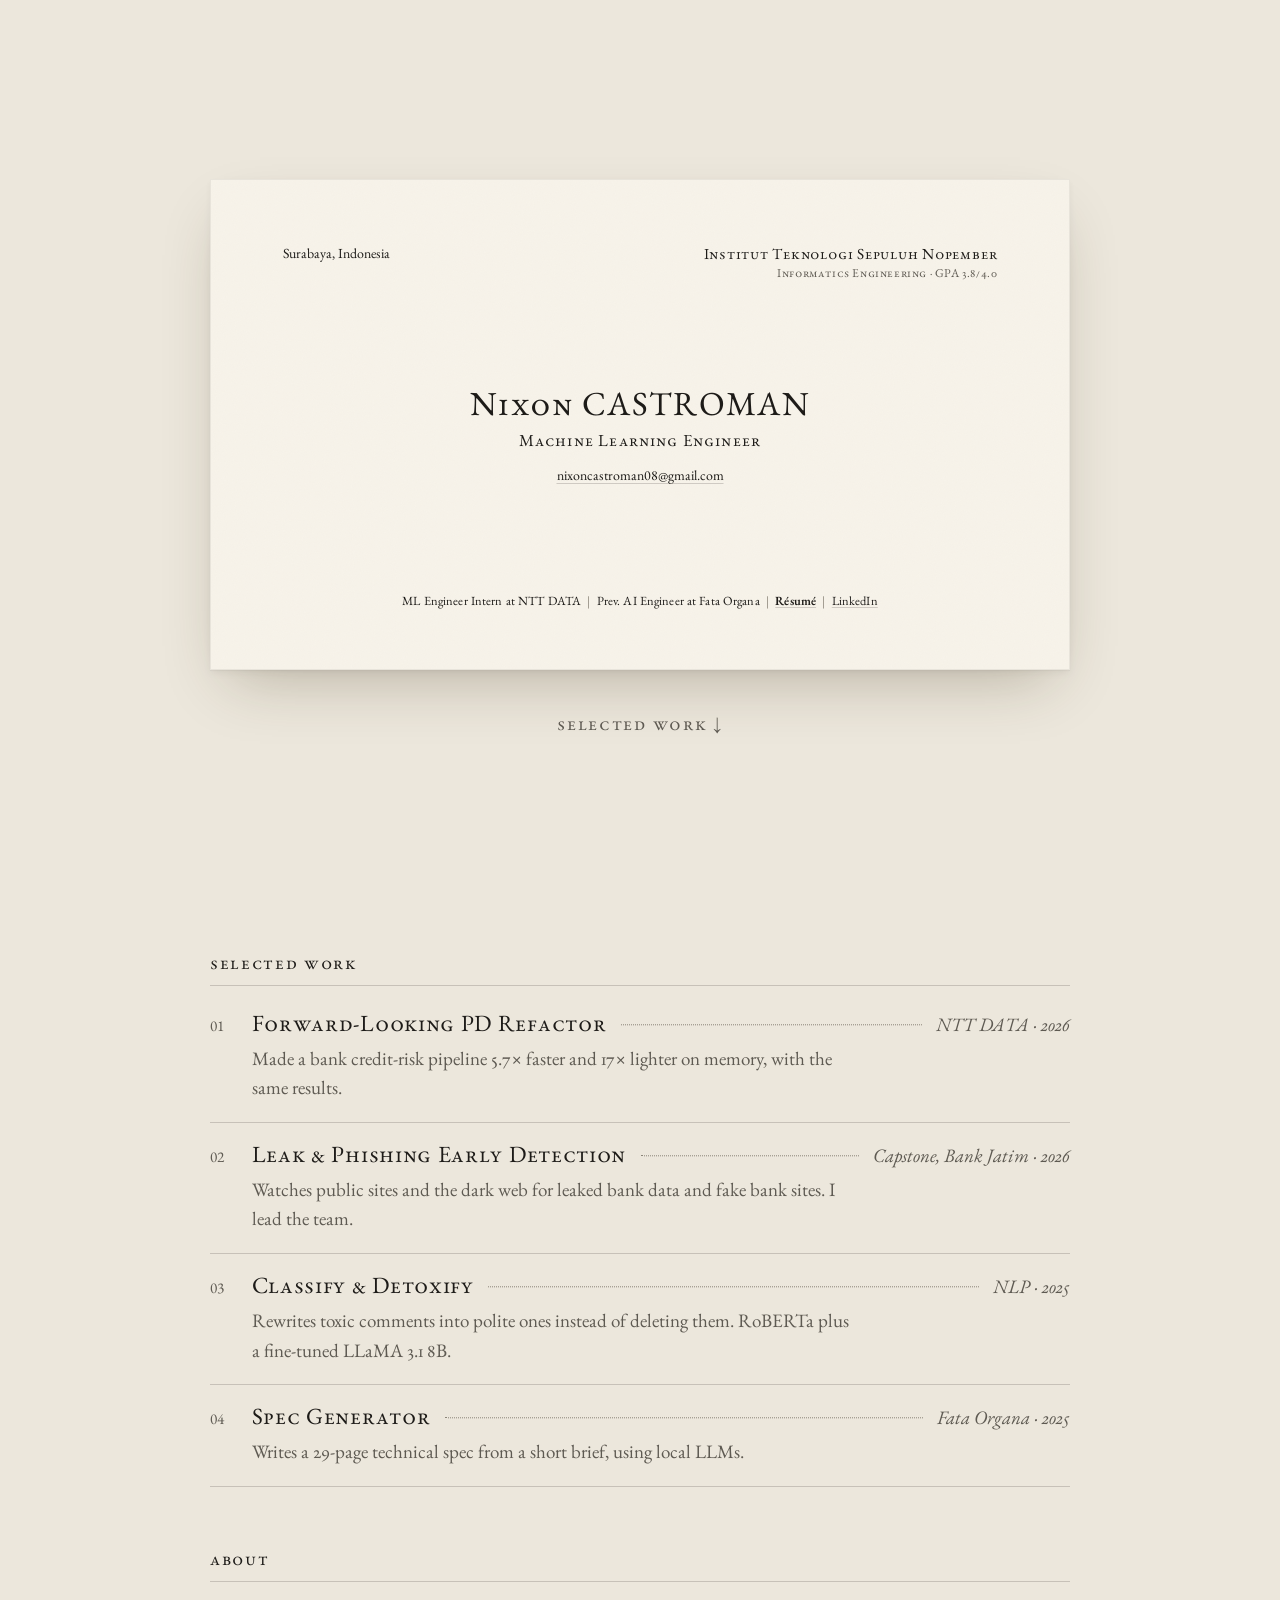
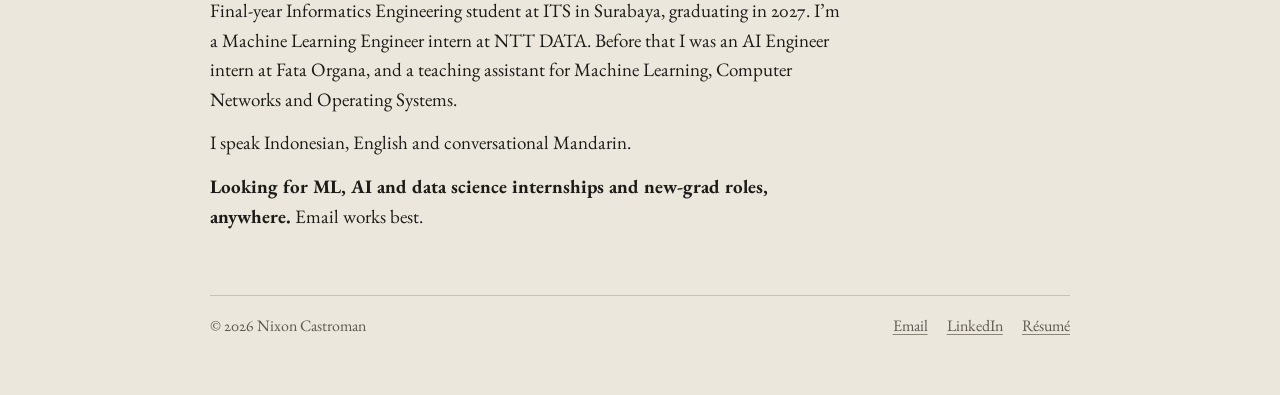
==== index.html @ bc87fc4b "Publish portfolio site Business-card landing page, four case studies, public résumé (no phone number" ====
<!DOCTYPE html>
<html lang="en">
<head>
<meta charset="utf-8">
<meta name="viewport" content="width=device-width, initial-scale=1">
<title>Nixon Castroman</title>
<meta name="description" content="Nixon Castroman: Informatics Engineering student at ITS and Machine Learning Engineer intern at NTT DATA. Selected work in ML systems, NLP and LLM tooling.">
<link rel="canonical" href="https://nixoncastroman.github.io/">
<meta property="og:type" content="website">
<meta property="og:title" content="Nixon Castroman">
<meta property="og:description" content="Machine Learning Engineer intern at NTT DATA. Informatics Engineering at ITS, graduating 2027.">
<meta property="og:url" content="https://nixoncastroman.github.io/">
<meta property="og:image" content="https://nixoncastroman.github.io/assets/img/og.png">
<meta name="twitter:card" content="summary_large_image">
<meta name="theme-color" content="#ece7dc">
<link rel="icon" href="favicon.svg" type="image/svg+xml">
<link rel="preload" href="assets/fonts/EBGaramond-VariableFont.ttf" as="font" type="font/ttf" crossorigin>
<link rel="stylesheet" href="assets/css/site.css">
</head>
<body>
<a class="skip" href="#work">Skip to work</a>

<main>
  <section class="stage" aria-label="Introduction">
    <article class="card" aria-label="Business card">
      <div class="card-top">
        <p class="card-loc">Surabaya, Indonesia</p>
        <p class="card-org">
          <span class="org-name">Institut Teknologi Sepuluh Nopember</span>
          <span class="org-sub">Informatics Engineering · GPA 3.8/4.0</span>
        </p>
      </div>

      <div class="card-center">
        <h1 class="card-name"><span class="first">Nixon</span> <span class="last">Castroman</span></h1>
        <p class="card-title">Machine Learning Engineer</p>
        <p class="card-email"><a href="mailto:nixoncastroman08@gmail.com">nixoncastroman08@gmail.com</a></p>
      </div>

      <p class="card-bottom"><span class="cb">ML Engineer Intern at NTT DATA</span><span class="sep cb-sep" aria-hidden="true">|</span><span class="cb">Prev. AI Engineer at Fata Organa</span><span class="sep cb-sep" aria-hidden="true">|</span><span class="cb"><a class="resume" href="resume.pdf">Résumé</a><span class="sep" aria-hidden="true">|</span><a href="https://www.linkedin.com/in/nixoncastroman">LinkedIn</a></span></p>
    </article>

    <a class="cue" href="#work">Selected work ↓</a>
  </section>

  <section id="work" class="work wrap" aria-labelledby="work-title">
    <h2 id="work-title" class="section-title">Selected work</h2>
    <ol class="work-list">
      <li class="work-item">
        <a class="work-link" href="work/pd-refactor.html">
          <span class="work-row"><span class="work-num">01</span><span class="work-title">Forward-Looking PD Refactor</span><span class="work-leader" aria-hidden="true"></span><span class="work-meta">NTT DATA · 2026</span></span>
          <span class="work-desc">Made a bank credit-risk pipeline 5.7× faster and 17× lighter on memory, with the same results.</span>
        </a>
      </li>
      <li class="work-item">
        <a class="work-link" href="work/leak-phishing-monitor.html">
          <span class="work-row"><span class="work-num">02</span><span class="work-title">Leak &amp; Phishing Early Detection</span><span class="work-leader" aria-hidden="true"></span><span class="work-meta">Capstone, Bank Jatim · 2026</span></span>
          <span class="work-desc">Watches public sites and the dark web for leaked bank data and fake bank sites. I lead the team.</span>
        </a>
      </li>
      <li class="work-item">
        <a class="work-link" href="work/classify-detoxify.html">
          <span class="work-row"><span class="work-num">03</span><span class="work-title">Classify &amp; Detoxify</span><span class="work-leader" aria-hidden="true"></span><span class="work-meta">NLP · 2025</span></span>
          <span class="work-desc">Rewrites toxic comments into polite ones instead of deleting them. RoBERTa plus a fine-tuned LLaMA 3.1 8B.</span>
        </a>
      </li>
      <li class="work-item">
        <a class="work-link" href="work/spec-generator.html">
          <span class="work-row"><span class="work-num">04</span><span class="work-title">Spec Generator</span><span class="work-leader" aria-hidden="true"></span><span class="work-meta">Fata Organa · 2025</span></span>
          <span class="work-desc">Writes a 29-page technical spec from a short brief, using local LLMs.</span>
        </a>
      </li>
    </ol>
  </section>

  <section class="about wrap" aria-labelledby="about-title">
    <h2 id="about-title" class="section-title">About</h2>
    <p>Final-year Informatics Engineering student at ITS in Surabaya, graduating in 2027. I’m a Machine Learning Engineer intern at NTT DATA. Before that I was an AI Engineer intern at Fata Organa, and a teaching assistant for Machine Learning, Computer Networks and Operating Systems.</p>
    <p>I speak Indonesian, English and conversational Mandarin.</p>
    <p><strong>Looking for ML, AI and data science internships and new-grad roles, anywhere.</strong> Email works best.</p>
  </section>
</main>

<footer class="site-footer">
  <div class="wrap">
    <span>© 2026 Nixon Castroman</span>
    <nav aria-label="Contact">
      <a href="mailto:nixoncastroman08@gmail.com">Email</a>
      <a href="https://www.linkedin.com/in/nixoncastroman">LinkedIn</a>
      <a href="resume.pdf">Résumé</a>
    </nav>
  </div>
</footer>
</body>
</html>
---- assets/css/site.css ----
/* Nixon Castroman: portfolio.
   Bone card stock, black ink, EB Garamond (SIL Open Font License, see ../fonts/OFL.txt). */

@font-face {
  font-family: "EB Garamond";
  src: url("../fonts/EBGaramond-VariableFont.ttf") format("truetype");
  font-weight: 400 800;
  font-style: normal;
  font-display: swap;
}
@font-face {
  font-family: "EB Garamond";
  src: url("../fonts/EBGaramond-Italic-VariableFont.ttf") format("truetype");
  font-weight: 400 800;
  font-style: italic;
  font-display: swap;
}

:root {
  --paper: #ece7dc;   /* page: eggshell */
  --card: #f7f3ea;    /* card stock: bone */
  --ink: #1d1b18;     /* text and "after" marks */
  --ink-2: #5e5a52;   /* secondary text: 6.2:1 on --card */
  --ink-3: #8a8478;   /* "before" marks, leaders: 3.35:1 on --card */
  --rule: rgba(29, 27, 24, 0.18);
  --grid: rgba(29, 27, 24, 0.10);
  --serif: "EB Garamond", Garamond, "Times New Roman", serif;
  --measure: 40rem;
  --page: min(860px, 92vw);
}

*, *::before, *::after { box-sizing: border-box; }
html { -webkit-text-size-adjust: 100%; scroll-behavior: smooth; }
@media (prefers-reduced-motion: reduce) { html { scroll-behavior: auto; } }

body {
  margin: 0;
  background: var(--paper);
  color: var(--ink);
  font-family: var(--serif);
  font-size: 1.1875rem;
  line-height: 1.55;
  font-kerning: normal;
  font-variant-numeric: oldstyle-nums proportional-nums;
  text-rendering: optimizeLegibility;
}
@media (max-width: 600px) { body { font-size: 1.0625rem; } }

a {
  color: inherit;
  text-decoration-line: underline;
  text-decoration-thickness: 1px;
  text-underline-offset: 0.18em;
  text-decoration-color: var(--ink-3);
}
a:hover { text-decoration-color: var(--ink); }
:focus-visible { outline: 2px solid var(--ink); outline-offset: 3px; border-radius: 2px; }

.skip { position: absolute; left: -999px; top: 0; }
.skip:focus { left: 1rem; top: 1rem; background: var(--card); padding: .4rem .7rem; z-index: 10; }

.wrap { width: var(--page); margin: 0 auto; }
.sc  { font-variant-caps: small-caps; letter-spacing: .04em; }
.asc { font-variant-caps: all-small-caps; letter-spacing: .07em; }

/* ------------------------------------------------------------------ */
/* Landing: the business card                                          */
/* ------------------------------------------------------------------ */

.stage {
  min-height: 100vh;
  min-height: 100svh;
  display: grid;
  place-items: center;
  align-content: center;
  gap: 2.4rem;
  padding: 7vh 0 5vh;
}

.card {
  container-type: inline-size;
  position: relative;
  width: var(--page);
  aspect-ratio: 7 / 4;               /* a 3.5 x 2 in business card */
  background: var(--card);
  border: 1px solid rgba(29, 27, 24, .07);
  box-shadow:
    0 1px 1px rgba(29, 27, 24, .04),
    0 3px 8px rgba(29, 27, 24, .05),
    0 26px 60px -20px rgba(60, 45, 20, .30);
  padding: 44px 48px 40px;
  padding: 5cqi 5.6cqi 4.6cqi;
  display: grid;
  grid-template-rows: auto 1fr auto;
}
/* faint paper grain */
.card::after {
  content: "";
  position: absolute;
  inset: 0;
  pointer-events: none;
  opacity: .5;
  mix-blend-mode: multiply;
  background-image: url("data:image/svg+xml,%3Csvg xmlns='http://www.w3.org/2000/svg' width='180' height='180'%3E%3Cfilter id='n'%3E%3CfeTurbulence type='fractalNoise' baseFrequency='.9' numOctaves='2' stitchTiles='stitch'/%3E%3CfeColorMatrix values='0 0 0 0 .45 0 0 0 0 .4 0 0 0 0 .3 0 0 0 .05 0'/%3E%3C/filter%3E%3Crect width='100%25' height='100%25' filter='url(%23n)'/%3E%3C/svg%3E");
}

.card p { margin: 0; }
.card a { text-decoration-color: var(--rule); }
.card a:hover { text-decoration-color: var(--ink-2); }

.card-top {
  display: flex;
  justify-content: space-between;
  align-items: flex-start;
  gap: 2rem;
  font-size: 16px;
  font-size: 1.95cqi;
  line-height: 1.35;
}
.card-org { text-align: right; }
.org-name { display: block; font-variant-caps: small-caps; letter-spacing: .05em; font-size: 1.1em; }
.org-sub  { display: block; font-variant-caps: small-caps; letter-spacing: .05em; font-size: .86em; color: var(--ink-2); }

.card-center { align-self: center; text-align: center; }
.card-name {
  margin: 0;
  font-weight: 400;
  font-size: 40px;
  font-size: 4.7cqi;
  line-height: 1.1;
  letter-spacing: .04em;
}
.card-name .first { font-variant-caps: small-caps; }
.card-name .last { text-transform: uppercase; }
.card-title {
  margin-top: .3em !important;
  font-variant-caps: small-caps;
  letter-spacing: .07em;
  font-size: 20px;
  font-size: 2.35cqi;
}
.card-email { margin-top: .9em !important; font-size: 16px; font-size: 1.95cqi; font-variant-numeric: lining-nums; }

.card-bottom {
  text-align: center;
  font-size: 15px;
  font-size: 1.75cqi;
  letter-spacing: .01em;
}
.card-bottom .sep { padding: 0 .5em; color: var(--ink-3); }
.card-bottom .resume { font-weight: 600; }

@media (max-width: 600px) {
  .card {
    aspect-ratio: auto;
    min-height: 72svh;
    padding: 26px 22px 24px;
  }
  .card-top { font-size: 14px; gap: 1rem; }
  .card-name { font-size: 30px; }
  .card-title { font-size: 17px; }
  .card-email { font-size: 15px; }
  .card-bottom { font-size: 14px; line-height: 1.75; }
  .card-bottom .cb { display: block; }
  .card-bottom .cb-sep { display: none; }
}

.cue {
  font-variant-caps: all-small-caps;
  letter-spacing: .09em;
  color: var(--ink-2);
  text-decoration: none;
}
.cue:hover { color: var(--ink); }

/* ------------------------------------------------------------------ */
/* Landing: selected work, about, footer                               */
/* ------------------------------------------------------------------ */

.section-title {
  margin: 0 0 .4rem;
  padding-bottom: .5rem;
  border-bottom: 1px solid var(--rule);
  font-weight: 400;
  font-size: 1.15rem;
  font-variant-caps: all-small-caps;
  letter-spacing: .09em;
}

.work { padding: 3rem 0 1rem; }
.work-list { list-style: none; margin: 0; padding: 0; }
.work-item { border-bottom: 1px solid var(--rule); }
.work-link {
  display: block;
  padding: 1.05rem 0 1.2rem;
  text-decoration: none;
}
.work-row { display: flex; align-items: baseline; gap: .9rem; }
.work-num {
  min-width: 1.7rem;
  color: var(--ink-2);
  font-size: .95rem;
  font-variant-numeric: lining-nums tabular-nums;
}
.work-title {
  font-size: 1.45rem;
  line-height: 1.25;
  font-variant-caps: small-caps;
  letter-spacing: .03em;
}
.work-leader {
  flex: 1;
  min-width: 1.5rem;
  border-bottom: 1px dotted var(--ink-3);
  transform: translateY(-.3em);
}
.work-meta { color: var(--ink-2); font-style: italic; white-space: nowrap; }
.work-desc { display: block; margin: .3rem 0 0 2.6rem; max-width: 38rem; color: var(--ink-2); }
.work-link:hover .work-title,
.work-link:focus-visible .work-title {
  text-decoration: underline;
  text-decoration-thickness: 1px;
  text-underline-offset: .18em;
}
@media (max-width: 600px) {
  .work-row { flex-wrap: wrap; row-gap: 0; }
  .work-leader { display: none; }
  .work-meta { width: 100%; padding-left: 2.6rem; }
}

.about { padding: 2.6rem 0 1rem; }
.about p { max-width: var(--measure); margin: .9rem 0 0; }

.site-footer { padding: 3rem 0 3.5rem; color: var(--ink-2); font-size: 1rem; }
.site-footer .wrap {
  display: flex;
  flex-wrap: wrap;
  justify-content: space-between;
  gap: .5rem 1.4rem;
  padding-top: 1.1rem;
  border-top: 1px solid var(--rule);
}
.site-footer nav { display: flex; flex-wrap: wrap; gap: .3rem 1.2rem; }

/* ------------------------------------------------------------------ */
/* Case studies: a sheet of the same stock                             */
/* ------------------------------------------------------------------ */

.topbar {
  width: var(--page);
  margin: 0 auto;
  padding: 1.6rem 0 1.4rem;
  display: flex;
  justify-content: space-between;
  align-items: baseline;
  gap: 1rem;
}
.topbar .home { text-decoration: none; font-size: 1.15rem; font-variant-caps: small-caps; letter-spacing: .06em; }
.topbar nav { display: flex; gap: 1.1rem; font-variant-caps: all-small-caps; letter-spacing: .08em; }
.topbar nav a { color: var(--ink-2); text-decoration: none; }
.topbar nav a:hover { color: var(--ink); }

.sheet {
  width: var(--page);
  margin: 0 auto 2.5rem;
  background: var(--card);
  border: 1px solid rgba(29, 27, 24, .07);
  box-shadow: 0 1px 1px rgba(29, 27, 24, .04), 0 22px 50px -26px rgba(60, 45, 20, .28);
  padding: clamp(1.6rem, 6vw, 4rem) clamp(1.25rem, 6vw, 4.5rem) clamp(2rem, 6vw, 4rem);
}

.eyebrow { margin: 0 0 .5rem; color: var(--ink-2); font-variant-caps: all-small-caps; letter-spacing: .09em; }
.sheet h1 {
  margin: 0;
  font-weight: 400;
  font-size: clamp(2.1rem, 5vw, 3rem);
  line-height: 1.08;
  font-variant-caps: small-caps;
  letter-spacing: .02em;
}
.lede { margin: .9rem 0 1.8rem; max-width: 36rem; font-size: 1.3rem; line-height: 1.45; font-style: italic; }

.facts {
  display: grid;
  grid-template-columns: max-content 1fr;
  gap: .25rem 1.3rem;
  margin: 0 0 2.2rem;
  font-size: 1.02rem;
}
.facts dt { color: var(--ink-2); font-variant-caps: all-small-caps; letter-spacing: .08em; }
.facts dd { margin: 0; }
@media (max-width: 600px) {
  .facts { grid-template-columns: 1fr; gap: 0; }
  .facts dd { margin-bottom: .45rem; }
}

.stats {
  display: grid;
  grid-template-columns: repeat(3, 1fr);
  gap: 1.2rem;
  margin: 0 0 1rem;
  padding: 1.2rem 0;
  border-top: 1px solid var(--rule);
  border-bottom: 1px solid var(--rule);
}
.stat { margin: 0; }
.stat-value {
  display: block;
  font-size: clamp(1.8rem, 4.2vw, 2.4rem);
  line-height: 1.05;
  font-variant-numeric: lining-nums proportional-nums;
}
.stat-label { display: block; margin-top: .35rem; color: var(--ink-2); font-size: 1rem; line-height: 1.35; }
@media (max-width: 600px) { .stats { grid-template-columns: 1fr; } }

.prose h2 {
  margin: 2.6rem 0 .8rem;
  padding-bottom: .4rem;
  border-bottom: 1px solid var(--rule);
  font-weight: 400;
  font-size: 1.2rem;
  font-variant-caps: all-small-caps;
  letter-spacing: .09em;
}
.prose p, .prose li { max-width: var(--measure); }
.prose p { margin: 0 0 1rem; }
.prose ol { padding-left: 1.4rem; margin: 0 0 1rem; }
.prose li { margin: 0 0 .75rem; padding-left: .2rem; }
.prose li::marker { color: var(--ink-2); }
.prose .ladder, .prose .flow { padding-left: 0; }
.prose strong { font-weight: 600; }
.note { margin-top: 2.2rem !important; color: var(--ink-2); font-size: 1rem; font-style: italic; }

figure { margin: 2.2rem 0; }
figcaption { margin-top: .7rem; max-width: var(--measure); color: var(--ink-2); font-size: 1rem; font-style: italic; line-height: 1.45; }
.figure-title { margin: 0 0 .5rem; font-size: 1.05rem; font-variant-caps: all-small-caps; letter-spacing: .08em; }

.shot { display: block; width: 100%; height: auto; border: 1px solid var(--rule); background: #fff; }

/* process diagrams (not data charts) */
.ladder { list-style: none; margin: 0; padding: 0; border-left: 1px solid var(--rule); }
.ladder li {
  position: relative;
  display: grid;
  grid-template-columns: 6.2rem 1fr;
  gap: 1rem;
  padding: .55rem 0 .55rem 1.1rem;
  max-width: none;
  margin: 0;
}
.ladder li::before {
  content: "";
  position: absolute;
  left: -4px;
  top: 1.05rem;
  width: 7px;
  height: 7px;
  border-radius: 50%;
  background: var(--ink);
  box-shadow: 0 0 0 2px var(--card);
}
.ladder .n { font-size: 1.35rem; line-height: 1.2; font-variant-numeric: lining-nums proportional-nums; }
.ladder .what { color: var(--ink-2); }
.ladder .what b { color: var(--ink); font-weight: 600; }
@media (max-width: 600px) { .ladder li { grid-template-columns: 1fr; gap: 0; } }

.flow {
  list-style: none;
  margin: 0;
  padding: 0;
  display: grid;
  grid-auto-flow: column;
  grid-auto-columns: 1fr;
  gap: 0 1.5rem;
}
.flow li {
  position: relative;
  display: flex;
  max-width: none;
  margin: 0;
  font-size: .95rem;
  line-height: 1.3;
}
.flow .box { flex: 1; padding: .5rem .6rem; border: 1px solid var(--rule); background: #fbf9f4; }
.flow .box small { display: block; margin-top: .15rem; color: var(--ink-2); font-size: .88rem; }
.flow li:not(:last-child)::after {
  content: "→";
  position: absolute;
  right: -1.2rem;
  top: 50%;
  transform: translateY(-50%);
  color: var(--ink-3);
}
@media (max-width: 700px) {
  .flow { grid-auto-flow: row; gap: 1.5rem 0; }
  .flow li:not(:last-child)::after { content: "↓"; right: auto; left: 50%; top: auto; bottom: -1.35rem; transform: translateX(-50%); }
}

.thumbs {
  display: grid;
  grid-template-columns: repeat(4, 1fr);
  gap: .8rem;
}
.thumbs img {
  display: block;
  width: 100%;
  height: auto;
  background: #fff;
  border: 1px solid var(--rule);
  box-shadow: 0 6px 16px -10px rgba(60, 45, 20, .35);
}
@media (max-width: 600px) { .thumbs { grid-template-columns: repeat(2, 1fr); } }

/* charts (drawn by ../js/charts.js) */
.chart .plot { position: relative; min-height: 120px; }
.chart svg { display: block; overflow: visible; }
.chart .lbl { font-family: var(--serif); font-size: 14px; fill: var(--ink-2); font-variant-numeric: lining-nums tabular-nums; }
.chart .val { font-family: var(--serif); font-size: 14px; fill: var(--ink); font-variant-numeric: lining-nums; }
.chart .hit { fill: transparent; cursor: default; outline: none; }
.chart .hit:focus-visible { stroke: var(--ink); stroke-width: 1.5; }
.legend { display: flex; flex-wrap: wrap; gap: .4rem 1.3rem; margin: 0 0 .5rem; padding: 0; list-style: none; color: var(--ink-2); font-size: 1rem; }
.legend li { display: flex; align-items: center; gap: .45rem; }
.legend .dot { width: 10px; height: 10px; border-radius: 50%; display: inline-block; }
.legend .dot.before { background: var(--ink-3); }
.legend .dot.after { background: var(--ink); }
.tip {
  position: absolute;
  z-index: 2;
  pointer-events: none;
  transform: translate(-50%, calc(-100% - 12px));
  padding: .3rem .55rem;
  border-radius: 3px;
  background: var(--ink);
  color: var(--card);
  font-size: .92rem;
  line-height: 1.3;
  white-space: nowrap;
  font-variant-numeric: lining-nums;
  opacity: 0;
  transition: opacity .12s;
}
.tip strong { font-weight: 600; }
.tip.on { opacity: 1; }
@media (prefers-reduced-motion: reduce) { .tip { transition: none; } }

details.data { margin-top: .6rem; color: var(--ink-2); font-size: 1rem; }
details.data summary { cursor: pointer; font-variant-caps: all-small-caps; letter-spacing: .08em; width: max-content; }
details.data table { margin-top: .5rem; border-collapse: collapse; font-variant-numeric: lining-nums tabular-nums; }
details.data th, details.data td { padding: .25rem 1.4rem .25rem 0; text-align: left; border-bottom: 1px solid var(--grid); }
details.data th { font-weight: 400; font-variant-caps: all-small-caps; letter-spacing: .07em; }

.next { display: flex; justify-content: space-between; flex-wrap: wrap; gap: .5rem 1rem; margin-top: 3rem; padding-top: 1.1rem; border-top: 1px solid var(--rule); }
.next a { text-decoration: none; }
.next a:hover span { text-decoration: underline; text-decoration-thickness: 1px; text-underline-offset: .18em; }
.next .label { display: block; color: var(--ink-2); font-size: .95rem; font-variant-caps: all-small-caps; letter-spacing: .08em; }

@media print {
  body { background: #fff; }
  .topbar nav, .skip, .cue, .tip { display: none !important; }
  .card, .sheet { box-shadow: none; border-color: var(--rule); }
  .card::after { display: none; }
  details.data { display: none; }
}
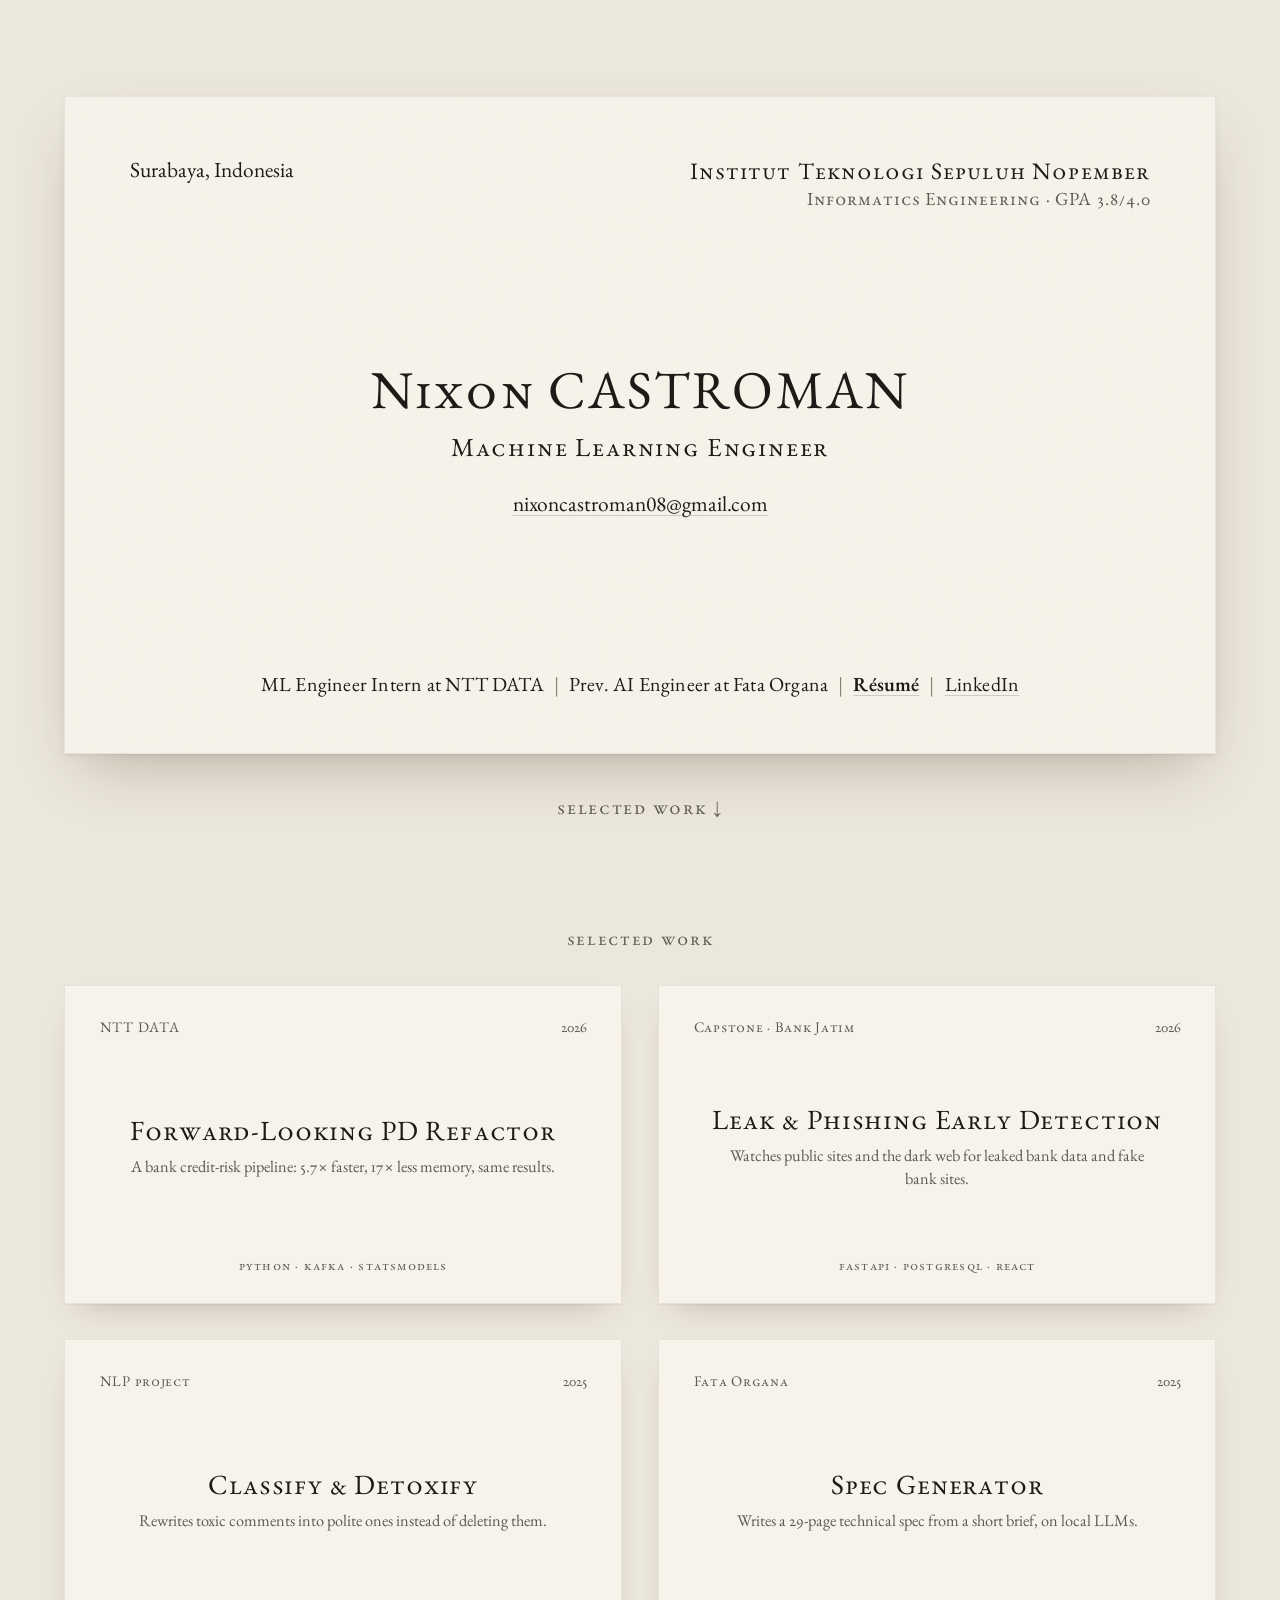
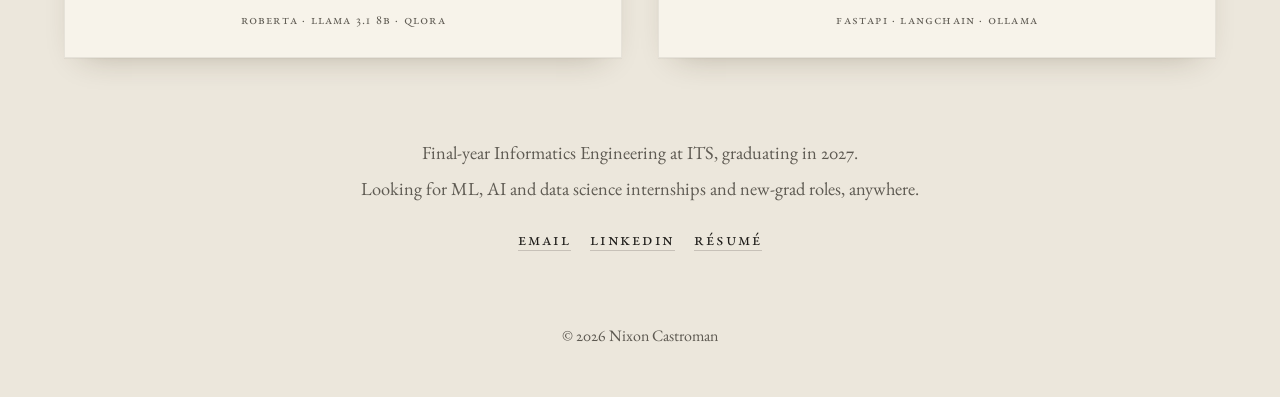
==== commit ab396f95: "Bigger card, project cards, shorter about The landing card now grows with the screen (up to 1180px) " ====
--- a/index.html
+++ b/index.html
@@ -17,7 +17,7 @@
 <link rel="preload" href="assets/fonts/EBGaramond-VariableFont.ttf" as="font" type="font/ttf" crossorigin>
 <link rel="stylesheet" href="assets/css/site.css">
 </head>
-<body>
+<body class="home">
 <a class="skip" href="#work">Skip to work</a>
 
 <main>
@@ -43,52 +43,62 @@
     <a class="cue" href="#work">Selected work ↓</a>
   </section>
 
-  <section id="work" class="work wrap" aria-labelledby="work-title">
+  <section id="work" class="work" aria-labelledby="work-title">
     <h2 id="work-title" class="section-title">Selected work</h2>
-    <ol class="work-list">
-      <li class="work-item">
-        <a class="work-link" href="work/pd-refactor.html">
-          <span class="work-row"><span class="work-num">01</span><span class="work-title">Forward-Looking PD Refactor</span><span class="work-leader" aria-hidden="true"></span><span class="work-meta">NTT DATA · 2026</span></span>
-          <span class="work-desc">Made a bank credit-risk pipeline 5.7× faster and 17× lighter on memory, with the same results.</span>
+    <ul class="deck">
+      <li>
+        <a class="mini" href="work/pd-refactor.html">
+          <span class="mini-top"><span class="ctx">NTT DATA</span><span>2026</span></span>
+          <span class="mini-center">
+            <span class="mini-title">Forward-Looking PD Refactor</span>
+            <span class="mini-desc">A bank credit-risk pipeline: 5.7× faster, 17× less memory, same results.</span>
+          </span>
+          <span class="mini-bottom">Python · Kafka · statsmodels</span>
         </a>
       </li>
-      <li class="work-item">
-        <a class="work-link" href="work/leak-phishing-monitor.html">
-          <span class="work-row"><span class="work-num">02</span><span class="work-title">Leak &amp; Phishing Early Detection</span><span class="work-leader" aria-hidden="true"></span><span class="work-meta">Capstone, Bank Jatim · 2026</span></span>
-          <span class="work-desc">Watches public sites and the dark web for leaked bank data and fake bank sites. I lead the team.</span>
+      <li>
+        <a class="mini" href="work/leak-phishing-monitor.html">
+          <span class="mini-top"><span class="ctx">Capstone · Bank Jatim</span><span>2026</span></span>
+          <span class="mini-center">
+            <span class="mini-title">Leak &amp; Phishing Early Detection</span>
+            <span class="mini-desc">Watches public sites and the dark web for leaked bank data and fake bank sites.</span>
+          </span>
+          <span class="mini-bottom">FastAPI · PostgreSQL · React</span>
         </a>
       </li>
-      <li class="work-item">
-        <a class="work-link" href="work/classify-detoxify.html">
-          <span class="work-row"><span class="work-num">03</span><span class="work-title">Classify &amp; Detoxify</span><span class="work-leader" aria-hidden="true"></span><span class="work-meta">NLP · 2025</span></span>
-          <span class="work-desc">Rewrites toxic comments into polite ones instead of deleting them. RoBERTa plus a fine-tuned LLaMA 3.1 8B.</span>
+      <li>
+        <a class="mini" href="work/classify-detoxify.html">
+          <span class="mini-top"><span class="ctx">NLP project</span><span>2025</span></span>
+          <span class="mini-center">
+            <span class="mini-title">Classify &amp; Detoxify</span>
+            <span class="mini-desc">Rewrites toxic comments into polite ones instead of deleting them.</span>
+          </span>
+          <span class="mini-bottom">RoBERTa · LLaMA 3.1 8B · QLoRA</span>
         </a>
       </li>
-      <li class="work-item">
-        <a class="work-link" href="work/spec-generator.html">
-          <span class="work-row"><span class="work-num">04</span><span class="work-title">Spec Generator</span><span class="work-leader" aria-hidden="true"></span><span class="work-meta">Fata Organa · 2025</span></span>
-          <span class="work-desc">Writes a 29-page technical spec from a short brief, using local LLMs.</span>
+      <li>
+        <a class="mini" href="work/spec-generator.html">
+          <span class="mini-top"><span class="ctx">Fata Organa</span><span>2025</span></span>
+          <span class="mini-center">
+            <span class="mini-title">Spec Generator</span>
+            <span class="mini-desc">Writes a 29-page technical spec from a short brief, on local LLMs.</span>
+          </span>
+          <span class="mini-bottom">FastAPI · LangChain · Ollama</span>
         </a>
       </li>
-    </ol>
+    </ul>
   </section>
 
-  <section class="about wrap" aria-labelledby="about-title">
-    <h2 id="about-title" class="section-title">About</h2>
-    <p>Final-year Informatics Engineering student at ITS in Surabaya, graduating in 2027. I’m a Machine Learning Engineer intern at NTT DATA. Before that I was an AI Engineer intern at Fata Organa, and a teaching assistant for Machine Learning, Computer Networks and Operating Systems.</p>
-    <p>I speak Indonesian, English and conversational Mandarin.</p>
-    <p><strong>Looking for ML, AI and data science internships and new-grad roles, anywhere.</strong> Email works best.</p>
+  <section class="about" aria-label="About">
+    <p>Final-year Informatics Engineering at ITS, graduating in 2027.</p>
+    <p>Looking for ML, AI and data science internships and new-grad roles, anywhere.</p>
+    <p class="links"><a href="mailto:nixoncastroman08@gmail.com">Email</a><a href="https://www.linkedin.com/in/nixoncastroman">LinkedIn</a><a href="resume.pdf">Résumé</a></p>
   </section>
 </main>
 
 <footer class="site-footer">
   <div class="wrap">
     <span>© 2026 Nixon Castroman</span>
-    <nav aria-label="Contact">
-      <a href="mailto:nixoncastroman08@gmail.com">Email</a>
-      <a href="https://www.linkedin.com/in/nixoncastroman">LinkedIn</a>
-      <a href="resume.pdf">Résumé</a>
-    </nav>
   </div>
 </footer>
 </body>
--- a/assets/css/site.css
+++ b/assets/css/site.css
@@ -27,6 +27,8 @@
   --serif: "EB Garamond", Garamond, "Times New Roman", serif;
   --measure: 40rem;
   --page: min(860px, 92vw);
+  /* landing card: up to 1180px, 90vw on phones, and short enough to fit the window */
+  --card-w: min(1180px, 90vw, max(620px, calc((100svh - 190px) * 1.75)));
 }
 
 *, *::before, *::after { box-sizing: border-box; }
@@ -81,6 +83,7 @@
   container-type: inline-size;
   position: relative;
   width: var(--page);
+  width: var(--card-w);
   aspect-ratio: 7 / 4;               /* a 3.5 x 2 in business card */
   background: var(--card);
   border: 1px solid rgba(29, 27, 24, .07);
@@ -89,7 +92,7 @@
     0 3px 8px rgba(29, 27, 24, .05),
     0 26px 60px -20px rgba(60, 45, 20, .30);
   padding: 44px 48px 40px;
-  padding: 5cqi 5.6cqi 4.6cqi;
+  padding: calc(var(--card-w) * .05) calc(var(--card-w) * .056) calc(var(--card-w) * .046);
   display: grid;
   grid-template-rows: auto 1fr auto;
 }
@@ -113,8 +116,8 @@
   justify-content: space-between;
   align-items: flex-start;
   gap: 2rem;
-  font-size: 16px;
-  font-size: 1.95cqi;
+  font-size: 17px;
+  font-size: 2.1cqi;
   line-height: 1.35;
 }
 .card-org { text-align: right; }
@@ -125,8 +128,8 @@
 .card-name {
   margin: 0;
   font-weight: 400;
-  font-size: 40px;
-  font-size: 4.7cqi;
+  font-size: 44px;
+  font-size: 5.2cqi;
   line-height: 1.1;
   letter-spacing: .04em;
 }
@@ -136,15 +139,15 @@
   margin-top: .3em !important;
   font-variant-caps: small-caps;
   letter-spacing: .07em;
-  font-size: 20px;
-  font-size: 2.35cqi;
-}
-.card-email { margin-top: .9em !important; font-size: 16px; font-size: 1.95cqi; font-variant-numeric: lining-nums; }
+  font-size: 21px;
+  font-size: 2.55cqi;
+}
+.card-email { margin-top: .9em !important; font-size: 17px; font-size: 2.1cqi; font-variant-numeric: lining-nums; }
 
 .card-bottom {
   text-align: center;
-  font-size: 15px;
-  font-size: 1.75cqi;
+  font-size: 16px;
+  font-size: 1.95cqi;
   letter-spacing: .01em;
 }
 .card-bottom .sep { padding: 0 .5em; color: var(--ink-3); }
@@ -187,49 +190,49 @@
   letter-spacing: .09em;
 }
 
-.work { padding: 3rem 0 1rem; }
-.work-list { list-style: none; margin: 0; padding: 0; }
-.work-item { border-bottom: 1px solid var(--rule); }
-.work-link {
-  display: block;
-  padding: 1.05rem 0 1.2rem;
+/* Selected work: a small deck of cards on the same stock, laid out like the main card */
+.work { width: var(--card-w); margin: 0 auto; padding: 1.5rem 0 0; }
+.home .section-title { text-align: center; border: 0; padding: 0; margin: 0 0 2rem; color: var(--ink-2); }
+.deck { list-style: none; margin: 0; padding: 0; display: grid; grid-template-columns: 1fr 1fr; gap: 2.2rem; }
+.mini {
+  container-type: inline-size;
+  position: relative;
+  display: grid;
+  grid-template-rows: auto 1fr auto;
+  aspect-ratio: 7 / 4;
+  padding: 5.4% 6.2% 4.8%;
+  background: var(--card);
+  border: 1px solid rgba(29, 27, 24, .08);
+  box-shadow: 0 1px 1px rgba(29, 27, 24, .04), 0 14px 32px -18px rgba(60, 45, 20, .32);
+  color: var(--ink);
   text-decoration: none;
-}
-.work-row { display: flex; align-items: baseline; gap: .9rem; }
-.work-num {
-  min-width: 1.7rem;
-  color: var(--ink-2);
-  font-size: .95rem;
-  font-variant-numeric: lining-nums tabular-nums;
-}
-.work-title {
-  font-size: 1.45rem;
-  line-height: 1.25;
-  font-variant-caps: small-caps;
-  letter-spacing: .03em;
-}
-.work-leader {
-  flex: 1;
-  min-width: 1.5rem;
-  border-bottom: 1px dotted var(--ink-3);
-  transform: translateY(-.3em);
-}
-.work-meta { color: var(--ink-2); font-style: italic; white-space: nowrap; }
-.work-desc { display: block; margin: .3rem 0 0 2.6rem; max-width: 38rem; color: var(--ink-2); }
-.work-link:hover .work-title,
-.work-link:focus-visible .work-title {
-  text-decoration: underline;
-  text-decoration-thickness: 1px;
-  text-underline-offset: .18em;
-}
-@media (max-width: 600px) {
-  .work-row { flex-wrap: wrap; row-gap: 0; }
-  .work-leader { display: none; }
-  .work-meta { width: 100%; padding-left: 2.6rem; }
-}
-
-.about { padding: 2.6rem 0 1rem; }
-.about p { max-width: var(--measure); margin: .9rem 0 0; }
+  transition: transform .18s ease, box-shadow .18s ease;
+}
+.mini:hover, .mini:focus-visible {
+  transform: translateY(-3px);
+  box-shadow: 0 1px 1px rgba(29, 27, 24, .05), 0 22px 42px -20px rgba(60, 45, 20, .40);
+}
+@media (prefers-reduced-motion: reduce) {
+  .mini { transition: none; }
+  .mini:hover, .mini:focus-visible { transform: none; }
+}
+.mini-top { display: flex; justify-content: space-between; gap: 1rem; font-size: clamp(13.5px, 3cqi, 18px); color: var(--ink-2); }
+.mini-top .ctx { font-variant-caps: small-caps; letter-spacing: .05em; }
+.mini-center { align-self: center; text-align: center; }
+.mini-title { display: block; font-size: clamp(22px, 5.7cqi, 34px); line-height: 1.15; font-variant-caps: small-caps; letter-spacing: .03em; }
+.mini-desc { display: block; margin: .55em auto 0; max-width: 92%; font-size: clamp(15px, 3.35cqi, 20px); line-height: 1.4; color: var(--ink-2); }
+.mini-bottom { text-align: center; font-size: clamp(13px, 2.75cqi, 16px); font-variant-caps: all-small-caps; letter-spacing: .09em; color: var(--ink-2); }
+@media (max-width: 760px) { .deck { grid-template-columns: 1fr; } }
+@media (max-width: 600px) { .mini { aspect-ratio: auto; min-height: 15rem; padding: 22px 20px 20px; } }
+
+/* About: two quiet lines and three links, centred like the card */
+.about { width: var(--card-w); margin: 0 auto; padding: 5rem 0 0; text-align: center; }
+.about p { margin: 0 auto .45rem; max-width: 38rem; font-size: 1.15rem; line-height: 1.6; color: var(--ink-2); }
+.about .links { margin-top: 1.3rem; font-variant-caps: all-small-caps; letter-spacing: .1em; font-size: 1.1rem; }
+.about .links a { margin: 0 .6rem; color: var(--ink); text-decoration: none; border-bottom: 1px solid var(--rule); }
+.about .links a:hover { border-bottom-color: var(--ink); }
+.home .site-footer { padding: 4rem 0 3rem; }
+.home .site-footer .wrap { width: var(--card-w); justify-content: center; border-top: 0; padding-top: 0; }
 
 .site-footer { padding: 3rem 0 3.5rem; color: var(--ink-2); font-size: 1rem; }
 .site-footer .wrap {
